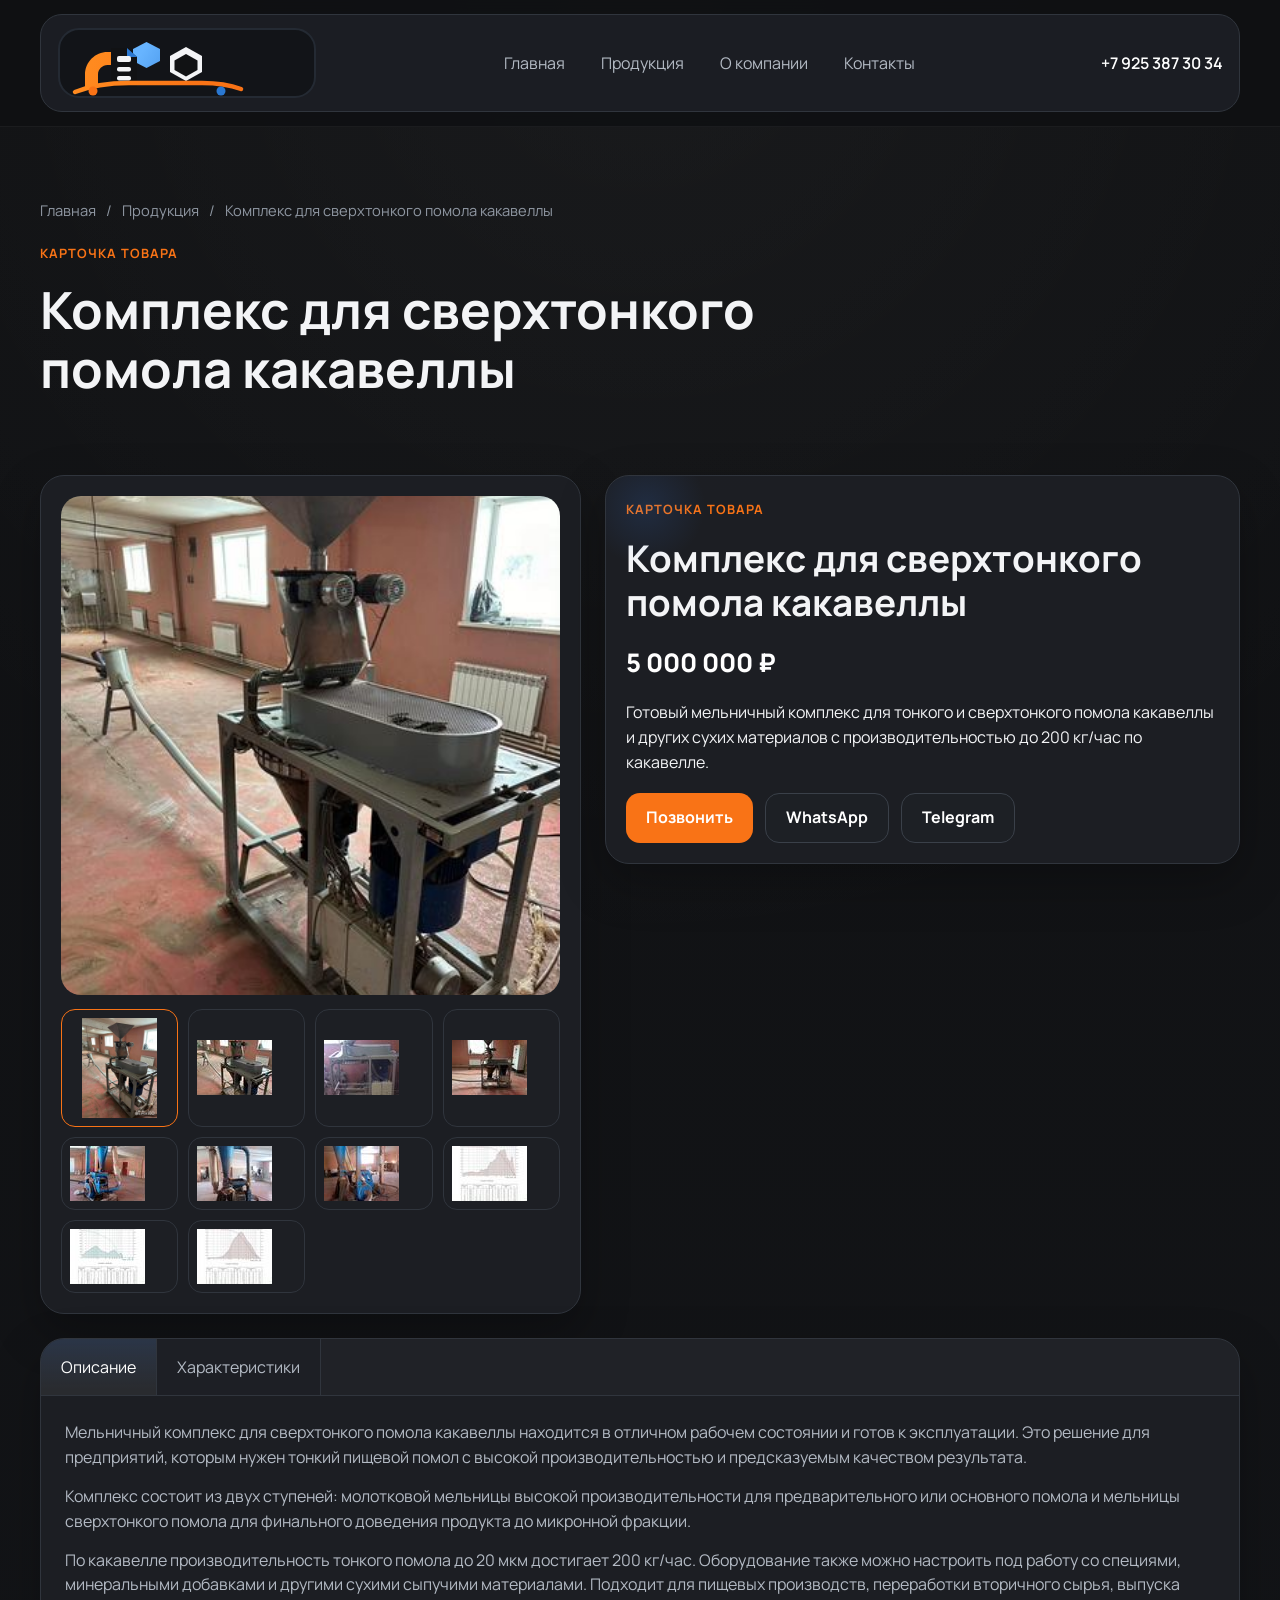
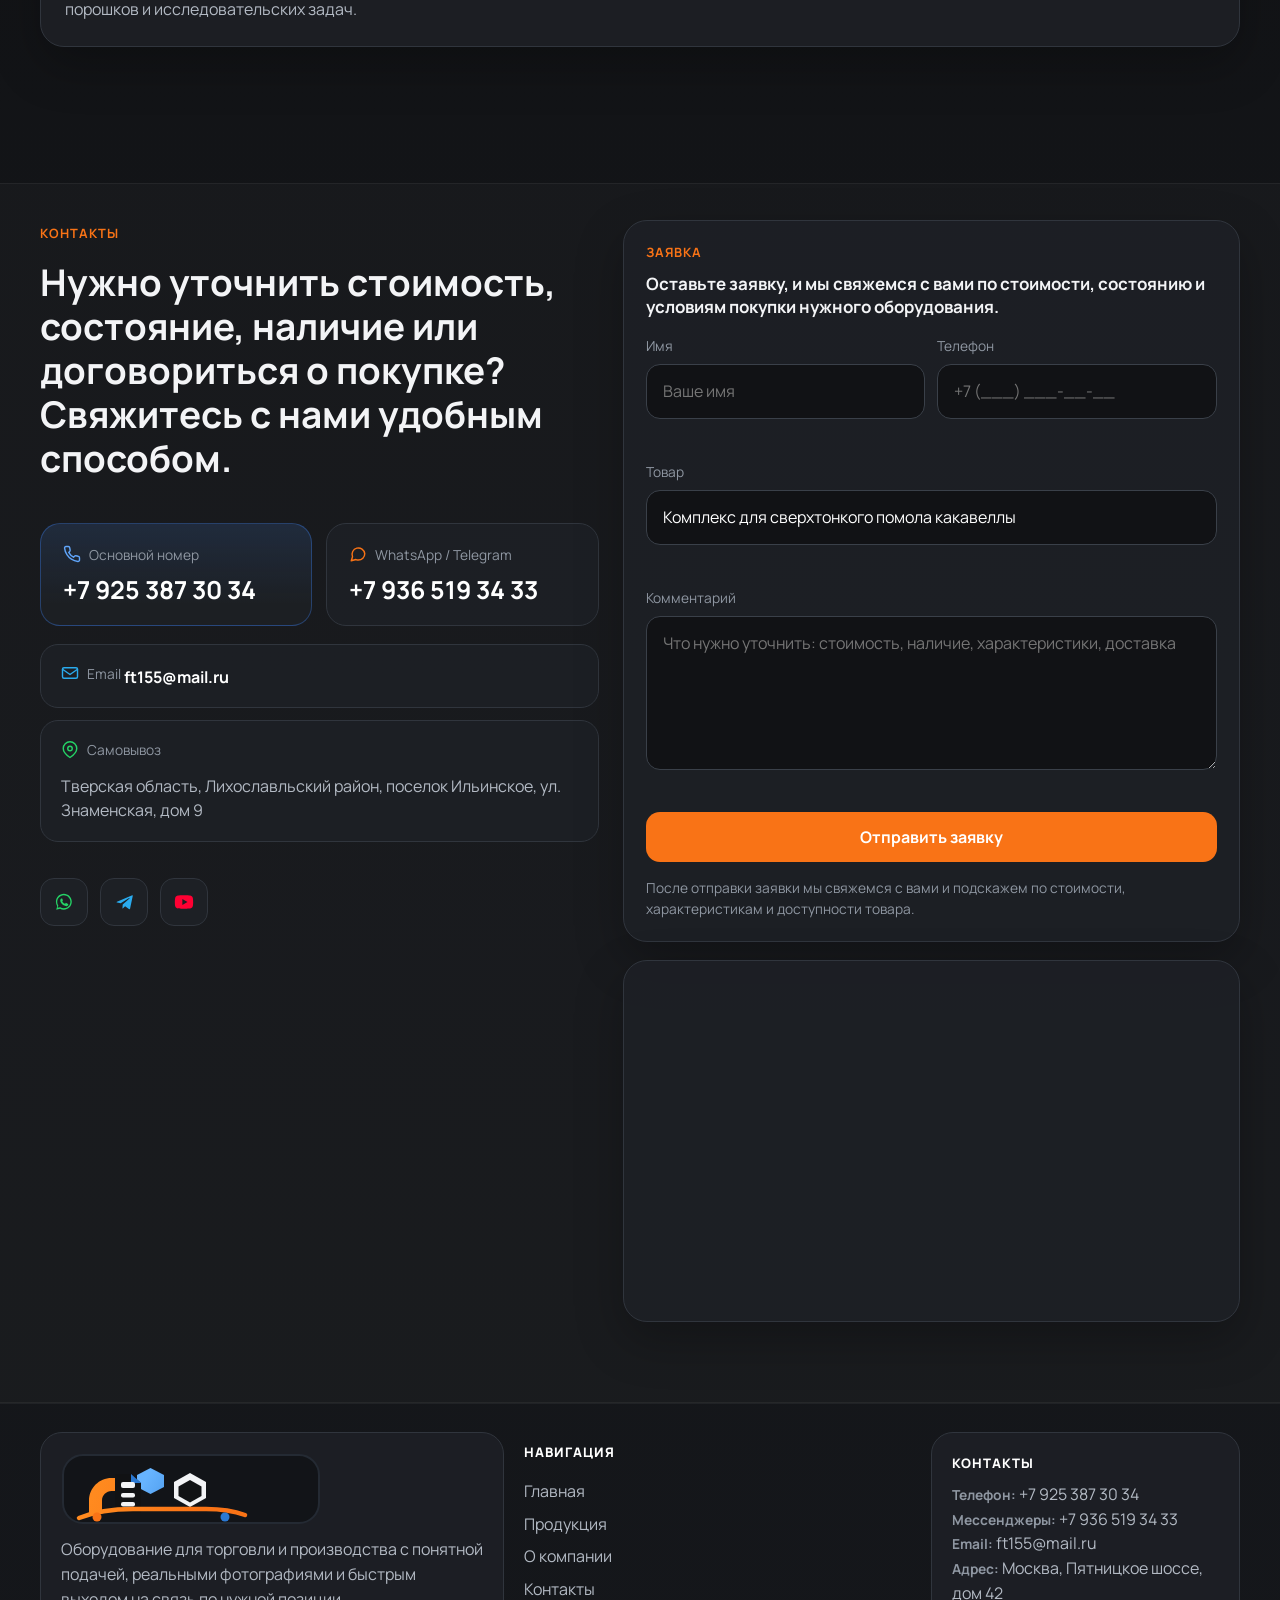
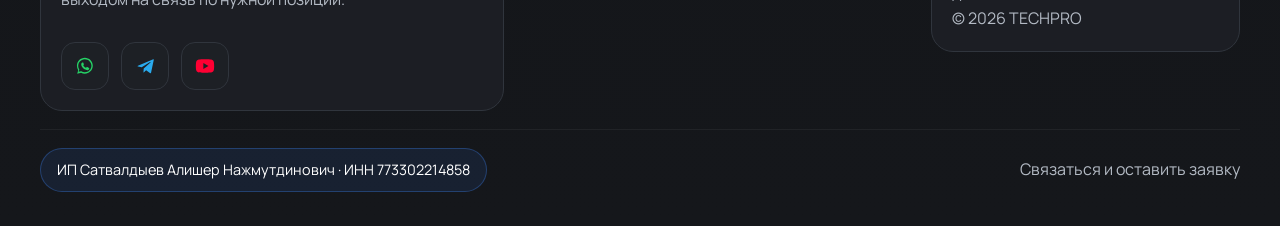
==== products.html @ 049d945d "first commit" ====
<!DOCTYPE html>
<html lang="ru">
<head>
    <meta charset="UTF-8">
    <meta name="viewport" content="width=device-width, initial-scale=1.0">
    <meta name="description" content="TECHPRO — подробная страница товара с фотографиями, описанием и характеристиками.">
    <title>TECHPRO | Товар</title>
    <link rel="preconnect" href="https://fonts.googleapis.com">
    <link rel="preconnect" href="https://fonts.gstatic.com" crossorigin>
    <link href="https://fonts.googleapis.com/css2?family=Manrope:wght@400;500;600;700;800&display=swap" rel="stylesheet">
    <link rel="stylesheet" href="style.css">
</head>
<body data-page="products">
    <header class="site-header" id="siteHeader">
        <div class="container header-inner">
            <a class="brand" href="index.html#top">
                <img class="brand-logo" src="assets/products/logo.svg" alt="Логотип компании">
            </a>

            <nav class="site-nav" id="siteNav">
                <a href="index.html#top">Главная</a>
                <a href="index.html#products">Продукция</a>
                <a href="index.html#about">О компании</a>
                <a href="#product-contacts">Контакты</a>
            </nav>

            <div class="header-side">
                <a class="header-phone" href="tel:+79253873034">+7 925 387 30 34</a>
                <button class="menu-toggle" id="menuToggle" type="button" aria-label="Открыть меню" aria-expanded="false">
                    <span></span>
                    <span></span>
                    <span></span>
                </button>
            </div>
        </div>
    </header>

    <main class="product-page-shell" id="productPageShell"></main>

    <div class="media-modal" id="mediaModal" hidden>
        <div class="media-modal-backdrop" data-close-media></div>
        <div class="media-modal-dialog" role="dialog" aria-modal="true" aria-label="Просмотр видео">
            <button class="media-modal-close" type="button" aria-label="Закрыть" data-close-media>×</button>
            <div class="media-modal-content" id="mediaModalContent"></div>
        </div>
    </div>

    <footer class="site-footer">
        <div class="container footer-inner">
            <div class="footer-brand">
                <img class="footer-logo" src="assets/products/logo.svg" alt="Логотип компании">
                <p>Оборудование для торговли и производства с понятной подачей, реальными фотографиями и быстрым выходом на связь по нужной позиции.</p>
                <div class="social-row social-row-left">
                    <a class="social-link" href="https://wa.me/79365193433" target="_blank" rel="noreferrer" aria-label="WhatsApp" data-icon="whatsapp"></a>
                    <a class="social-link" href="https://t.me/79365193433" target="_blank" rel="noreferrer" aria-label="Telegram" data-icon="telegram"></a>
                    <a class="social-link" href="https://www.youtube.com/@user-hd1fn2tr2u" target="_blank" rel="noreferrer" aria-label="YouTube" data-icon="youtube"></a>
                </div>
            </div>
            <div class="footer-links">
                <p class="footer-title">Навигация</p>
                <a href="index.html#top">Главная</a>
                <a href="index.html#products">Продукция</a>
                <a href="index.html#about">О компании</a>
                <a href="#product-contacts">Контакты</a>
            </div>
            <div class="footer-meta">
                <p class="footer-title">Контакты</p>
                <p><strong>Телефон:</strong> <a href="tel:+79253873034">+7 925 387 30 34</a></p>
                <p><strong>Мессенджеры:</strong> <a href="tel:+79365193433">+7 936 519 34 33</a></p>
                <p><strong>Email:</strong> <a href="mailto:ft155@mail.ru">ft155@mail.ru</a></p>
                <p><strong>Адрес:</strong> Москва, Пятницкое шоссе, дом 42</p>
                <p>© <span id="currentYear"></span> TECHPRO</p>
            </div>
        </div>
        <div class="container footer-bottom">
            <span class="footer-badge">ИП Сатвалдыев Алишер Нажмутдинович · ИНН 773302214858</span>
            <a href="#product-contacts" class="footer-policy">Связаться и оставить заявку</a>
        </div>
    </footer>

    <script type="module" src="script.js"></script>
</body>
</html>
---- style.css ----
:root {
    --bg: #111214;
    --bg-soft: #17191d;
    --surface: #1d2025;
    --surface-alt: #23272d;
    --surface-light: #2a2f36;
    --line: #30353d;
    --line-soft: #3a4049;
    --text: #f3f4f6;
    --muted: #b3bac4;
    --muted-soft: #8f97a2;
    --accent: #f97316;
    --accent-hover: #ea5e0d;
    --accent-blue: #3b82f6;
    --accent-blue-soft: rgba(59, 130, 246, 0.16);
    --white: #ffffff;
    --shadow: 0 18px 48px rgba(0, 0, 0, 0.26);
    --radius: 24px;
    --radius-sm: 18px;
    --container: min(1200px, calc(100vw - 32px));
}

*,
*::before,
*::after {
    box-sizing: border-box;
}

html {
    scroll-behavior: smooth;
}

body {
    margin: 0;
    min-width: 320px;
    font-family: "Manrope", sans-serif;
    color: var(--text);
    background:
        radial-gradient(circle at top, rgba(255, 255, 255, 0.04), transparent 28%),
        linear-gradient(180deg, #101113 0%, #15171b 100%);
    line-height: 1.55;
}

body.menu-open {
    overflow: hidden;
}

a {
    color: inherit;
    text-decoration: none;
}

img {
    display: block;
    max-width: 100%;
}

button,
input,
textarea {
    font: inherit;
}

button {
    border: 0;
    background: none;
    cursor: pointer;
}

iframe {
    width: 100%;
    border: 0;
}

.container {
    width: var(--container);
    margin: 0 auto;
}

.site-header {
    position: sticky;
    top: 0;
    z-index: 40;
    padding: 14px 0;
    background: rgba(16, 17, 19, 0.92);
    backdrop-filter: blur(14px);
    border-bottom: 1px solid rgba(255, 255, 255, 0.05);
}

.header-inner,
.hero-box,
.product-card,
.info-card,
.map-card,
.detail-gallery,
.detail-info,
.detail-tabs,
.thumb-button,
.tab-button,
.contact-form,
.contact-accent,
.contact-meta-item,
.footer-brand,
.footer-meta {
    border: 1px solid var(--line);
    background: rgba(29, 32, 37, 0.9);
}

.header-inner {
    display: flex;
    align-items: center;
    justify-content: space-between;
    gap: 20px;
    min-height: 72px;
    padding: 12px 16px;
    border-radius: 22px;
}

.brand {
    display: inline-flex;
    align-items: center;
    gap: 12px;
}

.brand-logo,
.footer-logo {
    display: block;
    width: auto;
    height: auto;
    object-fit: contain;
}

.brand-logo {
    max-height: 76px;
    max-width: 260px;
}

.site-nav {
    display: flex;
    align-items: center;
    gap: 8px;
}

.site-nav a {
    padding: 10px 14px;
    border-radius: 999px;
    color: var(--muted);
    transition: 0.24s ease;
}

.site-nav a:hover {
    color: var(--white);
    background: rgba(255, 255, 255, 0.05);
}

.nav-button {
    background: var(--accent);
    color: var(--white) !important;
}

.nav-button:hover {
    background: var(--accent-hover) !important;
}

.header-side {
    display: flex;
    align-items: center;
    gap: 16px;
}

.header-phone {
    color: var(--white);
    font-weight: 600;
    white-space: nowrap;
}

.menu-toggle {
    display: none;
    width: 44px;
    height: 44px;
    padding: 0;
    border-radius: 14px;
    border: 1px solid var(--line);
    background: var(--surface);
}

.menu-toggle span {
    display: block;
    width: 18px;
    height: 2px;
    margin: 4px auto;
    background: var(--white);
}

.hero,
.catalog-hero {
    padding: 56px 0 28px;
}

.hero {
    position: relative;
    overflow: hidden;
    min-height: calc(100svh - 102px);
    display: flex;
    align-items: center;
}

.hero::before {
    content: "";
    position: absolute;
    inset: 0;
    background:
        linear-gradient(90deg, rgba(10, 12, 16, 0.92) 0%, rgba(10, 12, 16, 0.82) 42%, rgba(10, 12, 16, 0.66) 100%),
        url("assets/products/hero.jpg") center/cover no-repeat;
    opacity: 0.5;
    pointer-events: none;
}


.hero-grid,
.about-grid,
.contacts-grid,
.detail-layout {
    display: grid;
    gap: 24px;
}

.hero-grid {
    grid-template-columns: 1.2fr 0.8fr;
    align-items: start;
}

.eyebrow {
    display: inline-block;
    margin-bottom: 16px;
    color: var(--accent);
    font-size: 0.8rem;
    font-weight: 700;
    text-transform: uppercase;
    letter-spacing: 0.08em;
}

h1,
h2,
h3,
p {
    margin: 0;
}

h1 {
    max-width: 760px;
    font-size: clamp(2rem, 4vw, 3.2rem);
    line-height: 1.15;
}

h2 {
    font-size: clamp(1.6rem, 3vw, 2.3rem);
    line-height: 1.2;
}

h3 {
    font-size: 1.06rem;
    line-height: 1.35;
}

.hero-copy p,
.section-text,
.detail-panel p,
.tab-panel p,
.detail-table td {
    color: var(--muted);
}

.hero-copy p {
    max-width: 680px;
    margin-top: 14px;
}

.reveal {
    opacity: 0;
    transform: translateY(28px);
    transition: opacity 0.7s ease, transform 0.7s ease;
}

.reveal.is-visible {
    opacity: 1;
    transform: translateY(0);
}

.hero-actions {
    display: flex;
    flex-wrap: wrap;
    gap: 12px;
    margin-top: 28px;
}

.button {
    display: inline-flex;
    align-items: center;
    justify-content: center;
    min-height: 50px;
    padding: 0 20px;
    border-radius: 14px;
    font-weight: 700;
    transition: transform 0.24s ease, background-color 0.24s ease, border-color 0.24s ease, box-shadow 0.24s ease;
}

.button:hover {
    transform: translateY(-2px);
    box-shadow: 0 14px 28px rgba(0, 0, 0, 0.2);
}

.button-primary {
    background: var(--accent);
    color: var(--white);
}

.button-primary:hover {
    background: var(--accent-hover);
}

.button-secondary {
    border: 1px solid var(--line-soft);
    background: var(--surface);
    color: var(--white);
}

.hero-box {
    padding: 24px;
    border-radius: var(--radius);
    box-shadow: var(--shadow);
    position: relative;
    overflow: hidden;
}

.hero-box::before {
    content: "";
    position: absolute;
    inset: auto -30px -30px auto;
    width: 130px;
    height: 130px;
    border-radius: 50%;
    background: radial-gradient(circle, rgba(59, 130, 246, 0.28), transparent 70%);
    pointer-events: none;
}

.hero-box span {
    display: inline-block;
    margin-bottom: 14px;
    color: var(--white);
    font-weight: 700;
}

.hero-box ul {
    margin: 0;
    padding-left: 18px;
    color: var(--muted);
}

.hero-box li + li {
    margin-top: 10px;
}

.section,
.detail-section {
    padding: 36px 0 80px;
}

.section-dark {
    background: rgba(255, 255, 255, 0.02);
    border-top: 1px solid rgba(255, 255, 255, 0.05);
    border-bottom: 1px solid rgba(255, 255, 255, 0.05);
}

.section-head {
    margin-bottom: 24px;
    text-align: center;
}

.section-head-left {
    text-align: left;
}

.product-grid {
    display: grid;
    grid-template-columns: repeat(3, minmax(0, 1fr));
    gap: 20px;
}

.product-card {
    display: flex;
    flex-direction: column;
    gap: 16px;
    padding: 18px;
    border-radius: var(--radius);
    box-shadow: var(--shadow);
    transition: transform 0.28s ease, box-shadow 0.28s ease, border-color 0.28s ease;
}

.product-card:hover {
    transform: translateY(-6px);
    box-shadow: 0 22px 56px rgba(0, 0, 0, 0.34);
    border-color: rgba(59, 130, 246, 0.32);
}

.product-card-image {
    aspect-ratio: 4 / 3;
    border-radius: 18px;
    overflow: hidden;
    background: #f3f4f6;
}

.product-card-image img {
    width: 100%;
    height: 100%;
    object-fit: cover;
    object-position: center;
    transition: transform 0.45s ease;
}

.product-card:hover .product-card-image img {
    transform: scale(1.04);
}

.product-card h3 {
    min-height: 56px;
}

.product-card-footer {
    margin-top: auto;
}

.product-card .button {
    width: 100%;
}

.about-grid,
.contacts-grid {
    grid-template-columns: 1fr 1fr;
    align-items: start;
}

.about-cards {
    display: grid;
    gap: 16px;
}

.info-card {
    padding: 20px;
    border-radius: var(--radius-sm);
}

.info-card p {
    margin-top: 8px;
    color: var(--muted);
}

.contacts-grid {
    grid-template-columns: minmax(0, 0.95fr) minmax(0, 1.05fr);
}

.contacts-column,
.contacts-aside {
    display: grid;
    gap: 18px;
}

.contacts-primary {
    display: grid;
    grid-template-columns: repeat(2, minmax(0, 1fr));
    gap: 14px;
}

.contact-accent {
    display: flex;
    flex-direction: column;
    gap: 10px;
    padding: 20px 22px;
    border-radius: 20px;
    transition: border-color 0.2s ease, transform 0.2s ease;
}

.contact-accent:hover {
    transform: translateY(-1px);
    border-color: var(--accent);
}

.contact-accent span,
.contact-meta-item span,
.field span,
.form-note,
.footer-meta strong {
    color: var(--muted-soft);
    font-size: 0.86rem;
}

.contact-accent span,
.contact-meta-item span {
    display: inline-flex;
    align-items: center;
    gap: 8px;
}

.inline-icon {
    display: inline-flex;
    width: 18px;
    height: 18px;
    color: currentColor;
}

.inline-icon svg {
    width: 18px;
    height: 18px;
}

.contact-accent strong {
    color: var(--white);
    font-size: 1.55rem;
    line-height: 1.2;
}

.contact-accent-blue {
    border-color: rgba(59, 130, 246, 0.34);
    background:
        linear-gradient(180deg, rgba(59, 130, 246, 0.12), transparent 80%),
        rgba(29, 32, 37, 0.94);
}

.contact-meta {
    display: grid;
    gap: 12px;
}

.contact-meta-item {
    padding: 18px 20px;
    border-radius: 18px;
}

.contact-meta-item a {
    color: var(--white);
    font-weight: 700;
}

.contact-meta-item p {
    margin-top: 8px;
    color: var(--muted);
}

.contact-form {
    padding: 22px;
    border-radius: var(--radius);
    display: grid;
    gap: 16px;
    box-shadow: var(--shadow);
}

.form-head {
    display: grid;
    gap: 10px;
}

.form-head .eyebrow {
    margin-bottom: 0;
}

.form-grid {
    display: grid;
    grid-template-columns: repeat(2, minmax(0, 1fr));
    gap: 12px;
}

.field {
    display: grid;
    gap: 8px;
}

.field input,
.field textarea {
    width: 100%;
    padding: 14px 16px;
    border-radius: 14px;
    border: 1px solid var(--line-soft);
    background: rgba(17, 18, 20, 0.92);
    color: var(--white);
    outline: none;
    transition: border-color 0.2s ease, box-shadow 0.2s ease;
}

.field input:focus,
.field textarea:focus {
    border-color: rgba(59, 130, 246, 0.6);
    box-shadow: 0 0 0 3px rgba(59, 130, 246, 0.12);
}

.field.is-invalid input,
.field.is-invalid textarea {
    border-color: rgba(249, 115, 22, 0.8);
    box-shadow: 0 0 0 3px rgba(249, 115, 22, 0.12);
}

.field-error {
    min-height: 18px;
    color: #ff9f66;
    font-size: 0.8rem;
    line-height: 1.4;
}

.button-full {
    width: 100%;
}

.form-note {
    line-height: 1.5;
}

.form-success {
    color: #8cc2ff;
    font-weight: 700;
}

.social-row {
    display: flex;
    flex-wrap: wrap;
    gap: 12px;
    margin-top: 18px;
}

.social-row-left {
    justify-content: flex-start;
}

.social-link {
    width: 48px;
    height: 48px;
    display: grid;
    place-items: center;
    border-radius: 14px;
    border: 1px solid var(--line);
    background: var(--surface);
    color: var(--white);
    transition: 0.2s ease;
}

.social-link[data-icon="whatsapp"] {
    color: #25d366;
}

.social-link[data-icon="telegram"] {
    color: #2aabee;
}

.social-link[data-icon="youtube"] {
    color: #ff0033;
}

.social-link:hover {
    border-color: currentColor;
    background: rgba(255, 255, 255, 0.04);
}

.social-link svg {
    width: 22px;
    height: 22px;
}

.map-card {
    min-height: 360px;
    overflow: hidden;
    border-radius: var(--radius);
    box-shadow: var(--shadow);
}

.map-card iframe {
    display: block;
    width: 100%;
    height: 360px;
}

.site-footer {
    padding: 28px 0 34px;
    border-top: 1px solid rgba(255, 255, 255, 0.05);
}

.footer-inner {
    display: grid;
    grid-template-columns: 1.2fr 1fr 0.8fr;
    gap: 20px;
    align-items: start;
}

.footer-inner p {
    color: var(--muted);
}

.footer-brand,
.footer-meta {
    padding: 20px;
    border-radius: 22px;
}

.footer-brand {
    display: grid;
    gap: 12px;
}

.footer-logo {
    max-height: 88px;
}

.footer-links {
    display: grid;
    gap: 8px;
    padding-top: 10px;
}

.footer-title {
    margin-bottom: 8px;
    color: var(--white) !important;
    font-size: 0.82rem;
    font-weight: 800;
    text-transform: uppercase;
    letter-spacing: 0.08em;
}

.footer-links a {
    color: var(--muted);
}

.footer-links a:hover {
    color: var(--white);
}

.footer-bottom {
    display: flex;
    align-items: center;
    justify-content: space-between;
    gap: 16px;
    margin-top: 18px;
    padding-top: 18px;
    border-top: 1px solid rgba(255, 255, 255, 0.05);
}

.footer-badge {
    display: inline-flex;
    align-items: center;
    min-height: 44px;
    padding: 0 16px;
    border-radius: 999px;
    border: 1px solid rgba(59, 130, 246, 0.32);
    background: rgba(59, 130, 246, 0.1);
    color: var(--white);
    font-size: 0.9rem;
}

.footer-policy {
    color: var(--muted);
}

.footer-policy:hover {
    color: var(--white);
}

.breadcrumbs {
    display: flex;
    align-items: center;
    gap: 10px;
    margin-bottom: 22px;
    color: var(--muted-soft);
    font-size: 0.92rem;
}

.product-grid-catalog {
    grid-template-columns: repeat(3, minmax(0, 1fr));
}

.detail-layout {
    grid-template-columns: minmax(0, 1fr) minmax(0, 1fr);
    align-items: start;
}

.detail-gallery,
.detail-info,
.detail-tabs {
    border-radius: var(--radius);
    box-shadow: var(--shadow);
}

.detail-gallery,
.detail-info {
    padding: 20px;
}

.detail-gallery,
.detail-info,
.detail-tabs {
    transition: transform 0.28s ease, box-shadow 0.28s ease;
}

.detail-main-image {
    aspect-ratio: 1 / 1;
    border-radius: 20px;
    overflow: hidden;
    background: #f3f4f6;
}

.detail-main-image img {
    width: 100%;
    height: 100%;
    object-fit: cover;
    object-position: center;
    transition: transform 0.4s ease;
}

.detail-main-image:hover img {
    transform: scale(1.03);
}

.thumb-row {
    display: grid;
    grid-template-columns: repeat(4, minmax(0, 1fr));
    gap: 10px;
    margin-top: 14px;
}

.thumb-button {
    padding: 8px;
    border-radius: 14px;
    transition: transform 0.22s ease, border-color 0.22s ease;
}

.thumb-button.is-active {
    border-color: var(--accent);
}

.thumb-button:hover {
    transform: translateY(-2px);
}

.thumb-button img {
    aspect-ratio: 1 / 1;
    object-fit: contain;
}

.detail-info {
    display: grid;
    gap: 18px;
    position: relative;
    overflow: hidden;
}

.detail-info::before {
    content: "";
    position: absolute;
    inset: -30px auto auto -20px;
    width: 120px;
    height: 120px;
    border-radius: 50%;
    background: radial-gradient(circle, rgba(59, 130, 246, 0.14), transparent 70%);
    pointer-events: none;
}

.detail-price {
    color: var(--white);
    font-size: 1.6rem;
    font-weight: 800;
}

.detail-actions {
    display: flex;
    flex-wrap: wrap;
    gap: 12px;
}

.detail-tabs {
    grid-column: 1 / -1;
    overflow: hidden;
}

.detail-video {
    grid-column: 1 / -1;
    padding: 20px;
    border: 1px solid var(--line);
    border-radius: var(--radius);
    background: rgba(29, 32, 37, 0.9);
    box-shadow: var(--shadow);
}

.detail-video-frame {
    position: relative;
    aspect-ratio: 16 / 9;
    overflow: hidden;
    border-radius: 18px;
    background: #0f1114;
}

.detail-video-frame iframe,
.detail-video-frame video {
    width: 100%;
    height: 100%;
}

.detail-video-actions {
    display: flex;
    flex-wrap: wrap;
    gap: 12px;
    margin-top: 14px;
}

.media-modal {
    position: fixed;
    inset: 0;
    z-index: 120;
    display: grid;
    place-items: center;
    padding: 24px;
}

.media-modal[hidden] {
    display: none;
}

.media-modal-backdrop {
    position: absolute;
    inset: 0;
    background: rgba(5, 7, 10, 0.82);
    backdrop-filter: blur(8px);
}

.media-modal-dialog {
    position: relative;
    z-index: 1;
    width: min(1100px, calc(100vw - 32px));
    border-radius: 24px;
    border: 1px solid var(--line);
    background: #121418;
    box-shadow: 0 32px 90px rgba(0, 0, 0, 0.45);
    overflow: hidden;
}

.media-modal-content {
    aspect-ratio: 16 / 9;
    background: #0f1114;
}

.media-modal-content iframe,
.media-modal-content video {
    width: 100%;
    height: 100%;
}

.media-modal-close {
    position: absolute;
    top: 14px;
    right: 14px;
    z-index: 2;
    width: 42px;
    height: 42px;
    border-radius: 50%;
    border: 1px solid rgba(255, 255, 255, 0.12);
    background: rgba(0, 0, 0, 0.46);
    color: var(--white);
    font-size: 1.6rem;
    line-height: 1;
}

.product-page-shell {
    padding: 40px 0 0;
}

.product-page-header {
    padding: 32px 0 18px;
}

.product-page-header .breadcrumbs {
    margin-bottom: 18px;
}

.product-single-layout {
    display: grid;
    grid-template-columns: minmax(0, 0.92fr) minmax(0, 1.08fr);
    gap: 24px;
    align-items: start;
}

.product-page-contacts {
    margin-top: 56px;
}

.tab-head {
    display: flex;
    gap: 0;
    border-bottom: 1px solid var(--line);
    background: rgba(255, 255, 255, 0.02);
}

.tab-button {
    flex: 0 0 auto;
    padding: 16px 20px;
    border: 0;
    border-right: 1px solid var(--line);
    border-radius: 0;
    color: var(--muted);
}

.tab-button.is-active {
    color: var(--white);
    background:
        linear-gradient(180deg, rgba(59, 130, 246, 0.12), transparent 90%),
        rgba(255, 255, 255, 0.04);
}

.tab-panel {
    display: none;
    padding: 24px;
}

.tab-panel.is-active {
    display: block;
}

.tab-panel p + p {
    margin-top: 14px;
}

.detail-table {
    width: 100%;
    border-collapse: collapse;
}

.detail-table tr {
    border-bottom: 1px solid var(--line);
}

.detail-table td {
    padding: 14px 10px;
    vertical-align: top;
}

.detail-table td:first-child {
    width: 34%;
    color: var(--muted-soft);
}

@media (max-width: 980px) {
    .site-nav {
        position: fixed;
        top: 84px;
        left: 16px;
        right: 16px;
        display: none;
        flex-direction: column;
        align-items: stretch;
        padding: 14px;
        border: 1px solid var(--line);
        border-radius: 20px;
        background: rgba(23, 25, 29, 0.98);
        box-shadow: 0 20px 44px rgba(0, 0, 0, 0.35);
    }

    .site-nav.is-open {
        display: flex;
    }

    .site-nav a {
        text-align: center;
    }

    .menu-toggle {
        display: block;
    }

    .header-phone {
        display: none;
    }

    .hero-grid,
    .about-grid,
    .contacts-grid,
    .detail-layout,
    .footer-inner,
    .product-single-layout {
        grid-template-columns: 1fr;
    }

    .product-grid,
    .product-grid-catalog {
        grid-template-columns: repeat(2, minmax(0, 1fr));
    }

    .contacts-primary,
    .form-grid {
        grid-template-columns: 1fr;
    }

    .footer-bottom {
        flex-direction: column;
        align-items: flex-start;
    }
}

@media (max-width: 720px) {
    .product-grid,
    .product-grid-catalog,
    .thumb-row {
        grid-template-columns: 1fr;
    }

    .brand-logo {
        max-height: 60px;
        max-width: 190px;
    }

    .hero,
    .catalog-hero {
        padding-top: 28px;
    }

    .hero {
        min-height: calc(100svh - 92px);
    }

    .section,
    .detail-section {
        padding: 28px 0 56px;
    }

    .hero-actions,
    .detail-actions {
        flex-direction: column;
    }

    .button {
        width: 100%;
    }

    .contact-accent strong {
        font-size: 1.3rem;
    }

    .map-card,
    .map-card iframe {
        min-height: 280px;
        height: 280px;
    }

    .tab-head {
        flex-direction: column;
    }

    .detail-video-actions {
        flex-direction: column;
    }

    .media-modal {
        padding: 16px;
    }

    .tab-button {
        border-right: 0;
        border-bottom: 1px solid var(--line);
        text-align: left;
    }

    .detail-table td,
    .detail-table tr,
    .detail-table tbody {
        display: block;
        width: 100%;
    }

    .detail-table td {
        padding: 10px 0;
    }

    .detail-table td:first-child {
        width: 100%;
        padding-bottom: 4px;
    }
}
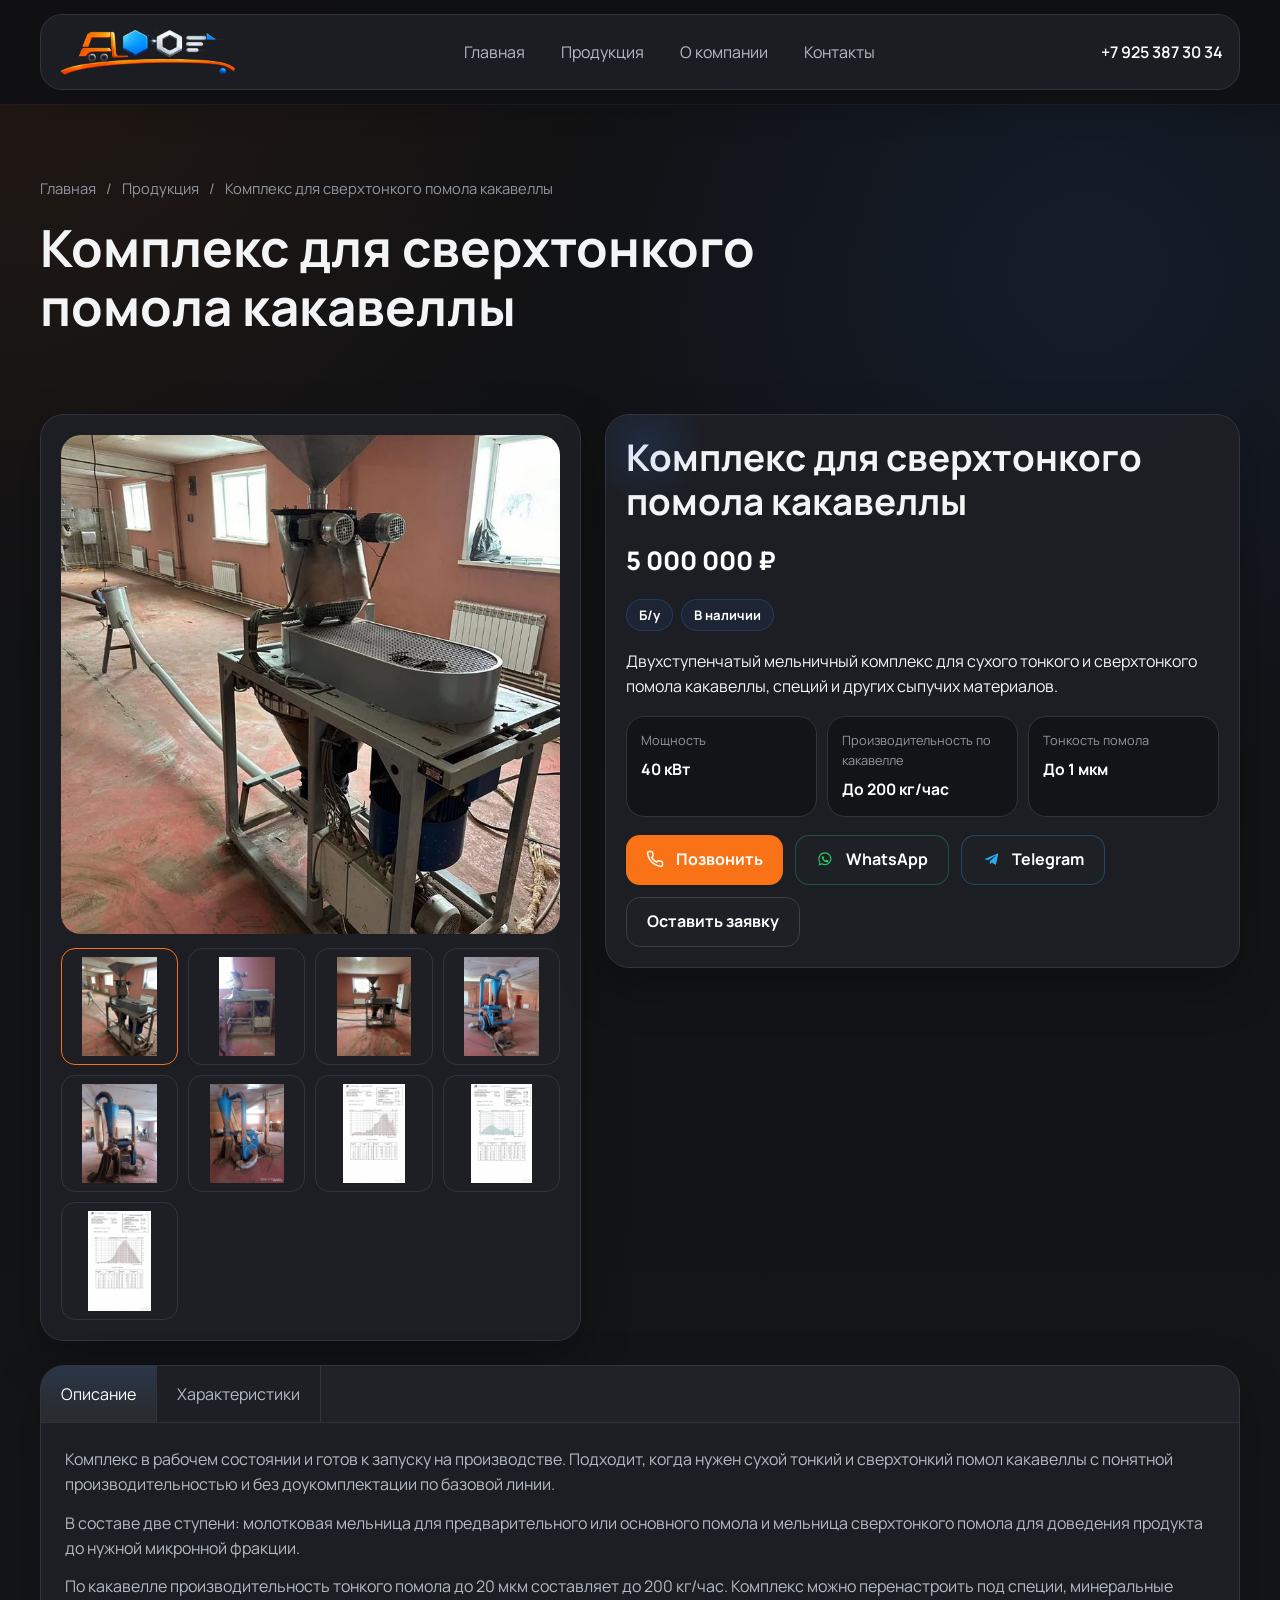
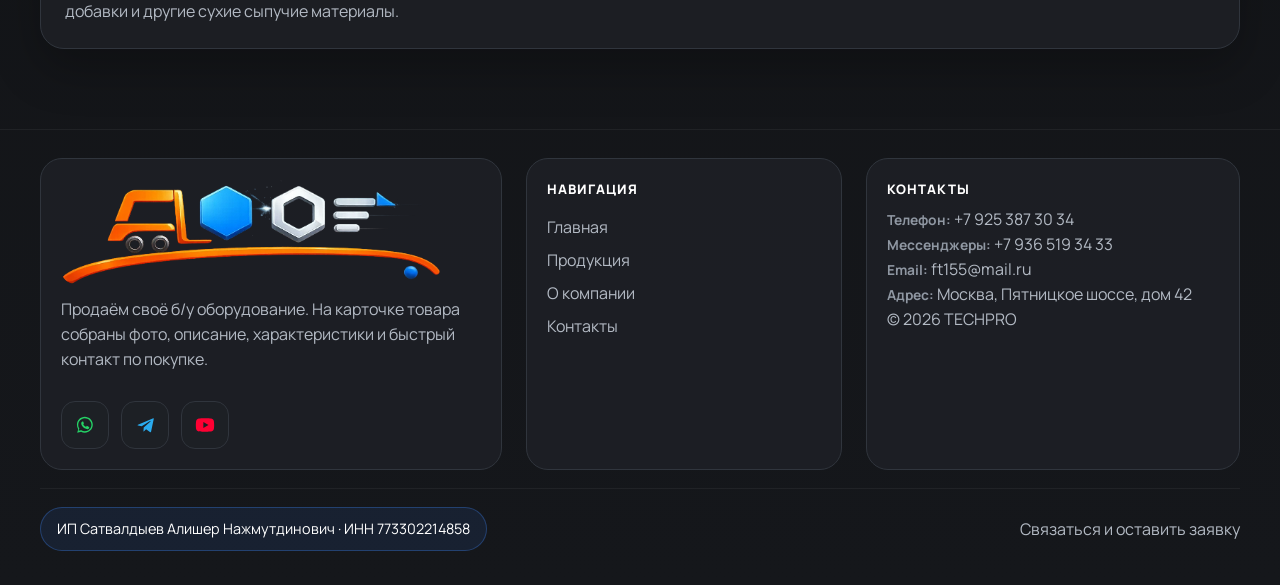
==== commit 8a7c85de: "Финальная часть сайта, до правок клиента" ====
--- a/products.html
+++ b/products.html
@@ -3,25 +3,26 @@
 <head>
     <meta charset="UTF-8">
     <meta name="viewport" content="width=device-width, initial-scale=1.0">
-    <meta name="description" content="TECHPRO — подробная страница товара с фотографиями, описанием и характеристиками.">
+    <meta name="description" content="TECHPRO — страница товара с реальными фото, описанием, характеристиками и контактами по покупке.">
     <title>TECHPRO | Товар</title>
     <link rel="preconnect" href="https://fonts.googleapis.com">
     <link rel="preconnect" href="https://fonts.gstatic.com" crossorigin>
     <link href="https://fonts.googleapis.com/css2?family=Manrope:wght@400;500;600;700;800&display=swap" rel="stylesheet">
+    <link rel="icon" type="image/svg+xml" href="assets/products/logo.svg">
     <link rel="stylesheet" href="style.css">
 </head>
 <body data-page="products">
     <header class="site-header" id="siteHeader">
         <div class="container header-inner">
             <a class="brand" href="index.html#top">
-                <img class="brand-logo" src="assets/products/logo.svg" alt="Логотип компании">
+                <img class="brand-logo" src="assets/products/logo.webp" alt="Логотип компании">
             </a>
 
             <nav class="site-nav" id="siteNav">
                 <a href="index.html#top">Главная</a>
                 <a href="index.html#products">Продукция</a>
                 <a href="index.html#about">О компании</a>
-                <a href="#product-contacts">Контакты</a>
+                <a href="index.html#contacts">Контакты</a>
             </nav>
 
             <div class="header-side">
@@ -39,7 +40,9 @@
 
     <div class="media-modal" id="mediaModal" hidden>
         <div class="media-modal-backdrop" data-close-media></div>
-        <div class="media-modal-dialog" role="dialog" aria-modal="true" aria-label="Просмотр видео">
+        <div class="media-modal-dialog" role="dialog" aria-modal="true" aria-label="Просмотр фото и видео">
+            <button class="media-modal-nav media-modal-prev" type="button" aria-label="Предыдущее фото" data-media-nav="-1">‹</button>
+            <button class="media-modal-nav media-modal-next" type="button" aria-label="Следующее фото" data-media-nav="1">›</button>
             <button class="media-modal-close" type="button" aria-label="Закрыть" data-close-media>×</button>
             <div class="media-modal-content" id="mediaModalContent"></div>
         </div>
@@ -48,8 +51,8 @@
     <footer class="site-footer">
         <div class="container footer-inner">
             <div class="footer-brand">
-                <img class="footer-logo" src="assets/products/logo.svg" alt="Логотип компании">
-                <p>Оборудование для торговли и производства с понятной подачей, реальными фотографиями и быстрым выходом на связь по нужной позиции.</p>
+                <img class="footer-logo" src="assets/products/logo.webp" alt="Логотип компании">
+                <p>Продаём своё б/у оборудование. На карточке товара собраны фото, описание, характеристики и быстрый контакт по покупке.</p>
                 <div class="social-row social-row-left">
                     <a class="social-link" href="https://wa.me/79365193433" target="_blank" rel="noreferrer" aria-label="WhatsApp" data-icon="whatsapp"></a>
                     <a class="social-link" href="https://t.me/79365193433" target="_blank" rel="noreferrer" aria-label="Telegram" data-icon="telegram"></a>
@@ -61,7 +64,7 @@
                 <a href="index.html#top">Главная</a>
                 <a href="index.html#products">Продукция</a>
                 <a href="index.html#about">О компании</a>
-                <a href="#product-contacts">Контакты</a>
+                <a href="index.html#contacts">Контакты</a>
             </div>
             <div class="footer-meta">
                 <p class="footer-title">Контакты</p>
@@ -74,7 +77,7 @@
         </div>
         <div class="container footer-bottom">
             <span class="footer-badge">ИП Сатвалдыев Алишер Нажмутдинович · ИНН 773302214858</span>
-            <a href="#product-contacts" class="footer-policy">Связаться и оставить заявку</a>
+            <a href="index.html#contacts" class="footer-policy">Связаться и оставить заявку</a>
         </div>
     </footer>
 
--- a/style.css
+++ b/style.css
@@ -28,6 +28,13 @@
 
 html {
     scroll-behavior: smooth;
+    scroll-padding-top: 112px;
+}
+
+html.menu-open,
+body.menu-open {
+    overflow: hidden;
+    overscroll-behavior: none;
 }
 
 body {
@@ -36,13 +43,10 @@
     font-family: "Manrope", sans-serif;
     color: var(--text);
     background:
-        radial-gradient(circle at top, rgba(255, 255, 255, 0.04), transparent 28%),
+        radial-gradient(circle at top left, rgba(249, 115, 22, 0.08), transparent 26%),
+        radial-gradient(circle at 85% 12%, rgba(59, 130, 246, 0.1), transparent 24%),
         linear-gradient(180deg, #101113 0%, #15171b 100%);
     line-height: 1.55;
-}
-
-body.menu-open {
-    overflow: hidden;
 }
 
 a {
@@ -72,6 +76,10 @@
     border: 0;
 }
 
+[id] {
+    scroll-margin-top: 112px;
+}
+
 .container {
     width: var(--container);
     margin: 0 auto;
@@ -80,11 +88,12 @@
 .site-header {
     position: sticky;
     top: 0;
-    z-index: 40;
+    z-index: 80;
     padding: 14px 0;
     background: rgba(16, 17, 19, 0.92);
     backdrop-filter: blur(14px);
     border-bottom: 1px solid rgba(255, 255, 255, 0.05);
+    box-shadow: 0 10px 24px rgba(0, 0, 0, 0.12);
 }
 
 .header-inner,
@@ -101,6 +110,7 @@
 .contact-accent,
 .contact-meta-item,
 .footer-brand,
+.footer-links,
 .footer-meta {
     border: 1px solid var(--line);
     background: rgba(29, 32, 37, 0.9);
@@ -120,6 +130,7 @@
     display: inline-flex;
     align-items: center;
     gap: 12px;
+    width: fit-content;
 }
 
 .brand-logo,
@@ -128,11 +139,12 @@
     width: auto;
     height: auto;
     object-fit: contain;
+    border-radius: 16px;
 }
 
 .brand-logo {
-    max-height: 76px;
-    max-width: 260px;
+    max-height: 92px;
+    max-width: 180px;
 }
 
 .site-nav {
@@ -176,6 +188,8 @@
 
 .menu-toggle {
     display: none;
+    position: relative;
+    z-index: 90;
     width: 44px;
     height: 44px;
     padding: 0;
@@ -184,12 +198,47 @@
     background: var(--surface);
 }
 
+.menu-toggle[aria-expanded="true"] {
+    background: rgba(255, 255, 255, 0.06);
+    border-color: rgba(255, 255, 255, 0.18);
+}
+
 .menu-toggle span {
     display: block;
     width: 18px;
     height: 2px;
-    margin: 4px auto;
+    margin: 0 auto;
+    position: absolute;
+    left: 50%;
     background: var(--white);
+    transform: translateX(-50%);
+    transition: transform 0.22s ease, opacity 0.22s ease, top 0.22s ease;
+}
+
+.menu-toggle span:nth-child(1) {
+    top: 14px;
+}
+
+.menu-toggle span:nth-child(2) {
+    top: 21px;
+}
+
+.menu-toggle span:nth-child(3) {
+    top: 28px;
+}
+
+.menu-toggle[aria-expanded="true"] span:nth-child(1) {
+    top: 21px;
+    transform: translateX(-50%) rotate(45deg);
+}
+
+.menu-toggle[aria-expanded="true"] span:nth-child(2) {
+    opacity: 0;
+}
+
+.menu-toggle[aria-expanded="true"] span:nth-child(3) {
+    top: 21px;
+    transform: translateX(-50%) rotate(-45deg);
 }
 
 .hero,
@@ -211,7 +260,7 @@
     inset: 0;
     background:
         linear-gradient(90deg, rgba(10, 12, 16, 0.92) 0%, rgba(10, 12, 16, 0.82) 42%, rgba(10, 12, 16, 0.66) 100%),
-        url("assets/products/hero.jpg") center/cover no-repeat;
+        url("assets/products/hero.webp") center/cover no-repeat;
     opacity: 0.5;
     pointer-events: none;
 }
@@ -276,6 +325,19 @@
     margin-top: 14px;
 }
 
+.hero-note {
+    display: inline-flex;
+    align-items: center;
+    min-height: 48px;
+    max-width: 660px;
+    margin-top: 18px;
+    padding: 12px 16px;
+    border: 1px solid rgba(59, 130, 246, 0.22);
+    border-radius: 16px;
+    background: rgba(20, 24, 29, 0.82);
+    color: var(--text) !important;
+}
+
 .reveal {
     opacity: 0;
     transform: translateY(28px);
@@ -298,6 +360,7 @@
     display: inline-flex;
     align-items: center;
     justify-content: center;
+    gap: 10px;
     min-height: 50px;
     padding: 0 20px;
     border-radius: 14px;
@@ -333,16 +396,7 @@
     overflow: hidden;
 }
 
-.hero-box::before {
-    content: "";
-    position: absolute;
-    inset: auto -30px -30px auto;
-    width: 130px;
-    height: 130px;
-    border-radius: 50%;
-    background: radial-gradient(circle, rgba(59, 130, 246, 0.28), transparent 70%);
-    pointer-events: none;
-}
+
 
 .hero-box span {
     display: inline-block;
@@ -357,6 +411,10 @@
     color: var(--muted);
 }
 
+.hero-box strong {
+    color: var(--white);
+}
+
 .hero-box li + li {
     margin-top: 10px;
 }
@@ -377,8 +435,17 @@
     text-align: center;
 }
 
+.section-head h2 {
+    max-width: 860px;
+    margin: 0 auto;
+}
+
 .section-head-left {
     text-align: left;
+}
+
+.section-head-left h2 {
+    margin: 0;
 }
 
 .product-grid {
@@ -390,7 +457,7 @@
 .product-card {
     display: flex;
     flex-direction: column;
-    gap: 16px;
+    gap: 18px;
     padding: 18px;
     border-radius: var(--radius);
     box-shadow: var(--shadow);
@@ -423,7 +490,45 @@
 }
 
 .product-card h3 {
-    min-height: 56px;
+    min-height: 52px;
+}
+
+.product-card-body {
+    display: grid;
+    gap: 10px;
+}
+
+.product-card-meta,
+.detail-tags {
+    display: flex;
+    flex-wrap: wrap;
+    gap: 8px;
+}
+
+.product-chip,
+.detail-chip {
+    display: inline-flex;
+    align-items: center;
+    min-height: 32px;
+    padding: 0 12px;
+    border-radius: 999px;
+    border: 1px solid rgba(59, 130, 246, 0.22);
+    background: rgba(59, 130, 246, 0.08);
+    color: var(--white);
+    font-size: 0.82rem;
+    font-weight: 700;
+}
+
+.product-card-price {
+    color: var(--white);
+    font-size: 1.35rem;
+    font-weight: 800;
+    line-height: 1.15;
+}
+
+.product-card-summary {
+    color: var(--muted);
+    font-size: 0.96rem;
 }
 
 .product-card-footer {
@@ -501,6 +606,11 @@
     gap: 8px;
 }
 
+.contact-accent .inline-icon,
+.contact-meta-item .inline-icon {
+    color: var(--accent-blue);
+}
+
 .inline-icon {
     display: inline-flex;
     width: 18px;
@@ -515,7 +625,7 @@
 
 .contact-accent strong {
     color: var(--white);
-    font-size: 1.55rem;
+    font-size: .9rem;
     line-height: 1.2;
 }
 
@@ -534,9 +644,25 @@
 .contact-meta-item {
     padding: 18px 20px;
     border-radius: 18px;
-}
+
+}
+
+.contact-meta-item-inline {
+    display: flex;
+    align-items: center;
+    gap: 10px;
+    flex-wrap: wrap;
+}
+
+.contact-meta-item-inline span,
+.contact-meta-item-inline a {
+    min-height: 20px;
+}
+
 
 .contact-meta-item a {
+    display: inline-flex;
+    align-items: center;
     color: var(--white);
     font-weight: 700;
 }
@@ -547,37 +673,42 @@
 }
 
 .contact-form {
-    padding: 22px;
+    padding: 16px;
     border-radius: var(--radius);
     display: grid;
-    gap: 16px;
+    gap: 12px;
     box-shadow: var(--shadow);
 }
 
 .form-head {
     display: grid;
-    gap: 10px;
+    gap: 6px;
 }
 
 .form-head .eyebrow {
     margin-bottom: 0;
 }
 
+.form-head h3 {
+    font-size: 1.04rem;
+    line-height: 1.3;
+}
+
 .form-grid {
     display: grid;
     grid-template-columns: repeat(2, minmax(0, 1fr));
-    gap: 12px;
+    gap: 10px;
 }
 
 .field {
     display: grid;
-    gap: 8px;
+    gap: 6px;
 }
 
 .field input,
 .field textarea {
     width: 100%;
-    padding: 14px 16px;
+    padding: 12px 14px;
     border-radius: 14px;
     border: 1px solid var(--line-soft);
     background: rgba(17, 18, 20, 0.92);
@@ -683,9 +814,9 @@
 
 .footer-inner {
     display: grid;
-    grid-template-columns: 1.2fr 1fr 0.8fr;
-    gap: 20px;
-    align-items: start;
+    grid-template-columns: minmax(0, 1.05fr) minmax(220px, 0.72fr) minmax(0, 0.85fr);
+    gap: 24px;
+    align-items: stretch;
 }
 
 .footer-inner p {
@@ -693,6 +824,7 @@
 }
 
 .footer-brand,
+.footer-links,
 .footer-meta {
     padding: 20px;
     border-radius: 22px;
@@ -704,13 +836,13 @@
 }
 
 .footer-logo {
-    max-height: 88px;
+    max-height: 106px;
 }
 
 .footer-links {
     display: grid;
     gap: 8px;
-    padding-top: 10px;
+    align-content: start;
 }
 
 .footer-title {
@@ -754,6 +886,7 @@
 
 .footer-policy {
     color: var(--muted);
+    margin-left: auto;
 }
 
 .footer-policy:hover {
@@ -801,6 +934,19 @@
     border-radius: 20px;
     overflow: hidden;
     background: #f3f4f6;
+}
+
+.detail-main-button {
+    display: block;
+    width: 100%;
+    height: 100%;
+    padding: 0;
+    cursor: zoom-in;
+}
+
+.detail-main-button img {
+    width: 100%;
+    height: 100%;
 }
 
 .detail-main-image img {
@@ -865,10 +1011,64 @@
     font-weight: 800;
 }
 
+.detail-highlights {
+    display: grid;
+    grid-template-columns: repeat(3, minmax(0, 1fr));
+    gap: 10px;
+}
+
+.detail-highlight {
+    padding: 14px;
+    border: 1px solid var(--line);
+    border-radius: 18px;
+    background: rgba(16, 17, 20, 0.72);
+}
+
+.detail-highlight span {
+    display: block;
+    color: var(--muted-soft);
+    font-size: 0.8rem;
+    margin-bottom: 6px;
+}
+
+.detail-highlight strong {
+    color: var(--white);
+    font-size: 0.98rem;
+    line-height: 1.35;
+}
+
 .detail-actions {
     display: flex;
     flex-wrap: wrap;
     gap: 12px;
+}
+
+.button-icon {
+    width: 20px;
+    height: 20px;
+}
+
+.button-brand {
+    gap: 10px;
+    border: 1px solid var(--line-soft);
+    background: var(--surface);
+    color: var(--white);
+}
+
+.button-whatsapp {
+    border-color: rgba(37, 211, 102, 0.3);
+}
+
+.button-whatsapp .button-icon {
+    color: #25d366;
+}
+
+.button-telegram {
+    border-color: rgba(42, 171, 238, 0.3);
+}
+
+.button-telegram .button-icon {
+    color: #2aabee;
 }
 
 .detail-tabs {
@@ -913,6 +1113,7 @@
     display: grid;
     place-items: center;
     padding: 24px;
+    overflow: hidden;
 }
 
 .media-modal[hidden] {
@@ -943,9 +1144,63 @@
 }
 
 .media-modal-content iframe,
-.media-modal-content video {
+.media-modal-content video,
+.media-modal-content img {
     width: 100%;
     height: 100%;
+}
+
+.media-modal-content img {
+    display: block;
+    width: auto;
+    height: auto;
+    max-width: 100%;
+    max-height: calc(100vh - 96px);
+    object-fit: contain;
+}
+
+.media-modal-dialog[data-mode="image"] {
+    width: min(1280px, calc(100vw - 32px));
+    background: rgba(12, 14, 18, 0.98);
+}
+
+.media-modal-dialog[data-mode="image"] .media-modal-content {
+    aspect-ratio: auto;
+    max-height: calc(100vh - 64px);
+    min-height: 0;
+    padding: 56px 84px 32px;
+    display: grid;
+    place-items: center;
+}
+
+.media-modal-nav {
+    position: absolute;
+    top: 50%;
+    z-index: 2;
+    width: 52px;
+    height: 52px;
+    display: none;
+    align-items: center;
+    justify-content: center;
+    border-radius: 50%;
+    border: 1px solid rgba(255, 255, 255, 0.14);
+    background: rgba(0, 0, 0, 0.42);
+    color: var(--white);
+    font-size: 2rem;
+    line-height: 1;
+    transform: translateY(-50%);
+}
+
+.media-modal-prev {
+    left: 18px;
+}
+
+.media-modal-next {
+    right: 18px;
+}
+
+.media-modal-dialog[data-mode="image"][data-gallery="true"] .media-modal-nav {
+    display: inline-flex;
 }
 
 .media-modal-close {
@@ -982,10 +1237,6 @@
     align-items: start;
 }
 
-.product-page-contacts {
-    margin-top: 56px;
-}
-
 .tab-head {
     display: flex;
     gap: 0;
@@ -1044,17 +1295,24 @@
 @media (max-width: 980px) {
     .site-nav {
         position: fixed;
-        top: 84px;
-        left: 16px;
-        right: 16px;
+        inset: 0;
+        width: 100vw;
+        height: 100svh;
         display: none;
         flex-direction: column;
+        justify-content: center;
         align-items: stretch;
-        padding: 14px;
-        border: 1px solid var(--line);
-        border-radius: 20px;
-        background: rgba(23, 25, 29, 0.98);
-        box-shadow: 0 20px 44px rgba(0, 0, 0, 0.35);
+        gap: 14px;
+        padding: 108px 24px 32px;
+        border: 0;
+        border-radius: 0;
+        background:
+            radial-gradient(circle at 82% 18%, rgba(59, 130, 246, 0.12), transparent 18%),
+            radial-gradient(circle at 16% 78%, rgba(249, 115, 22, 0.08), transparent 18%),
+            rgba(10, 12, 16, 0.997);
+        box-shadow: none;
+        overflow-y: auto;
+        z-index: 70;
     }
 
     .site-nav.is-open {
@@ -1063,6 +1321,12 @@
 
     .site-nav a {
         text-align: center;
+        padding: 18px 20px;
+        border-radius: 18px;
+        border: 1px solid rgba(255, 255, 255, 0.06);
+        background: rgba(255, 255, 255, 0.02);
+        font-size: 1.15rem;
+        font-weight: 700;
     }
 
     .menu-toggle {
@@ -1096,6 +1360,10 @@
         flex-direction: column;
         align-items: flex-start;
     }
+
+    .footer-policy {
+        margin-left: 0;
+    }
 }
 
 @media (max-width: 720px) {
@@ -1105,9 +1373,13 @@
         grid-template-columns: 1fr;
     }
 
+    .detail-highlights {
+        grid-template-columns: 1fr;
+    }
+
     .brand-logo {
-        max-height: 60px;
-        max-width: 190px;
+        max-height: 74px;
+        max-width: 250px;
     }
 
     .hero,
@@ -1153,6 +1425,26 @@
 
     .media-modal {
         padding: 16px;
+    }
+
+    .media-modal-dialog[data-mode="image"] .media-modal-content {
+        min-height: 0;
+        max-height: calc(100vh - 48px);
+        padding: 48px 54px 16px;
+    }
+
+    .media-modal-nav {
+        width: 44px;
+        height: 44px;
+        font-size: 1.7rem;
+    }
+
+    .media-modal-prev {
+        left: 8px;
+    }
+
+    .media-modal-next {
+        right: 8px;
     }
 
     .tab-button {
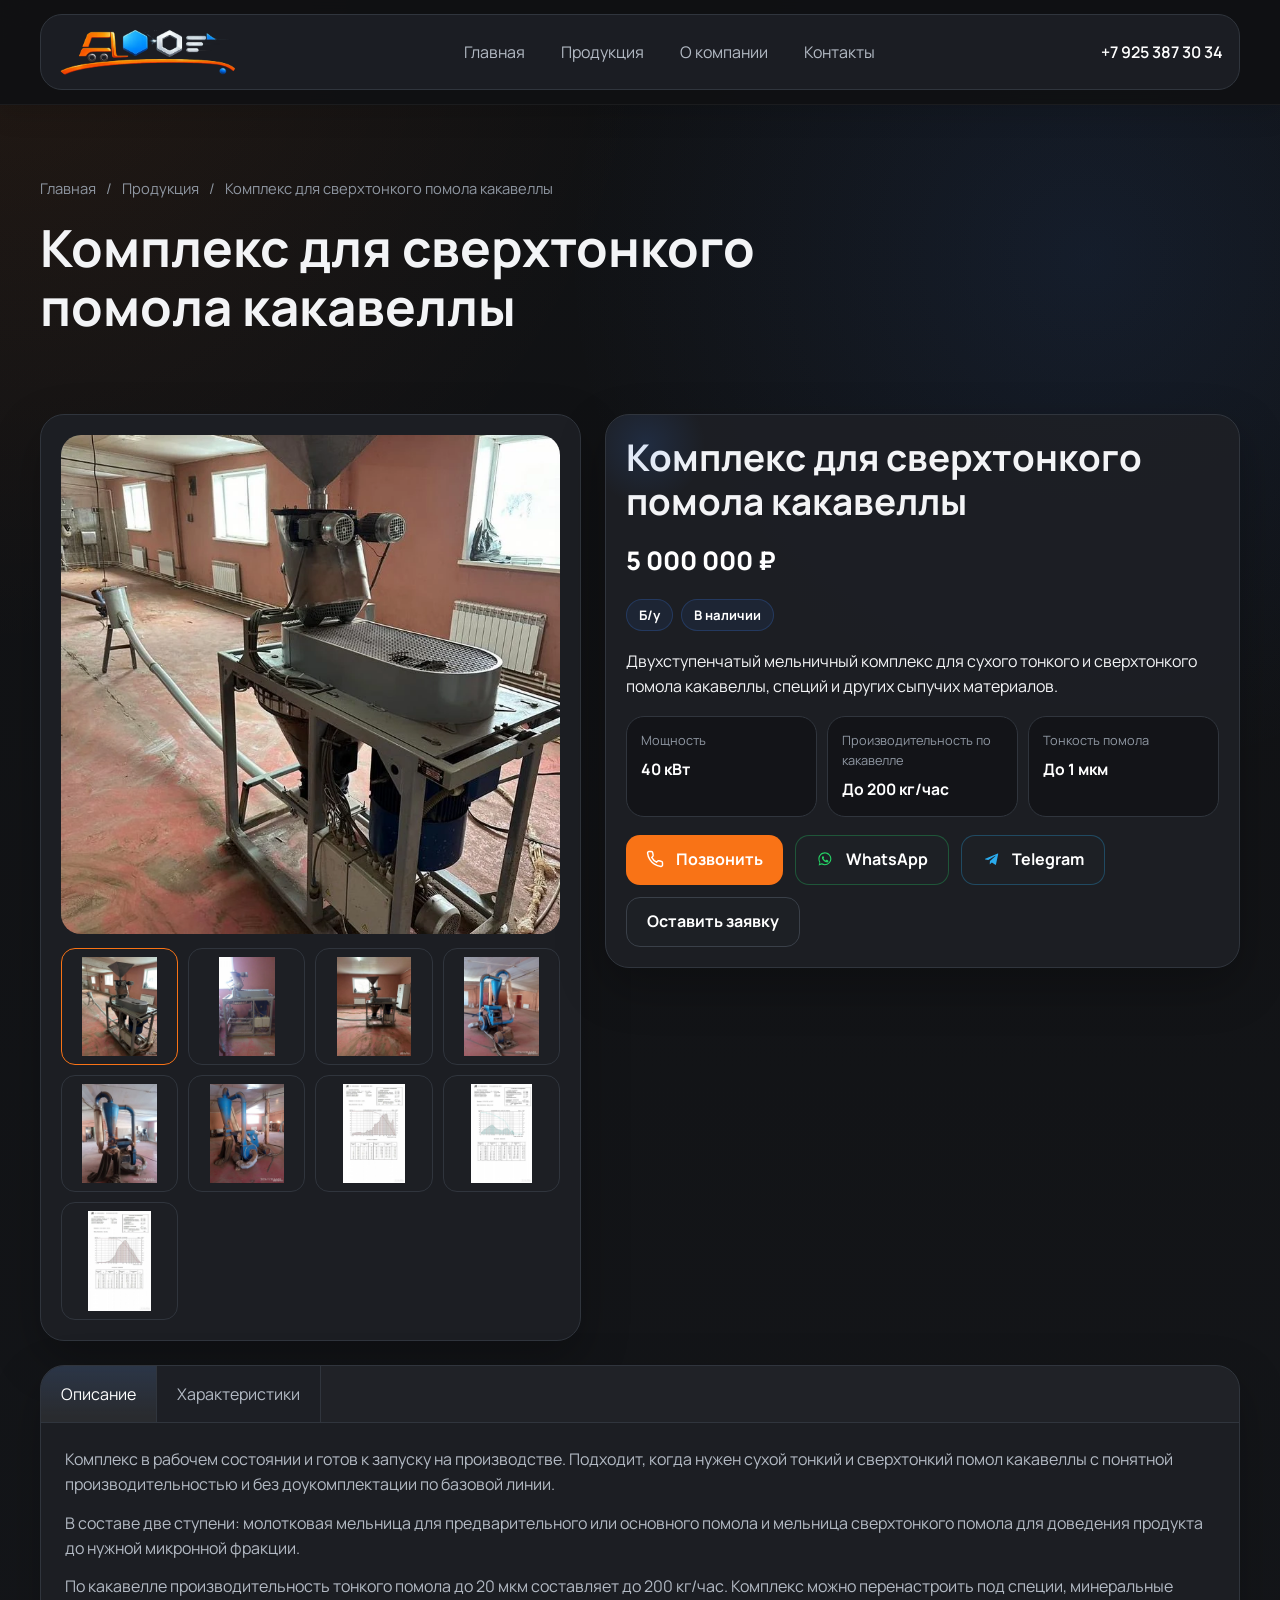
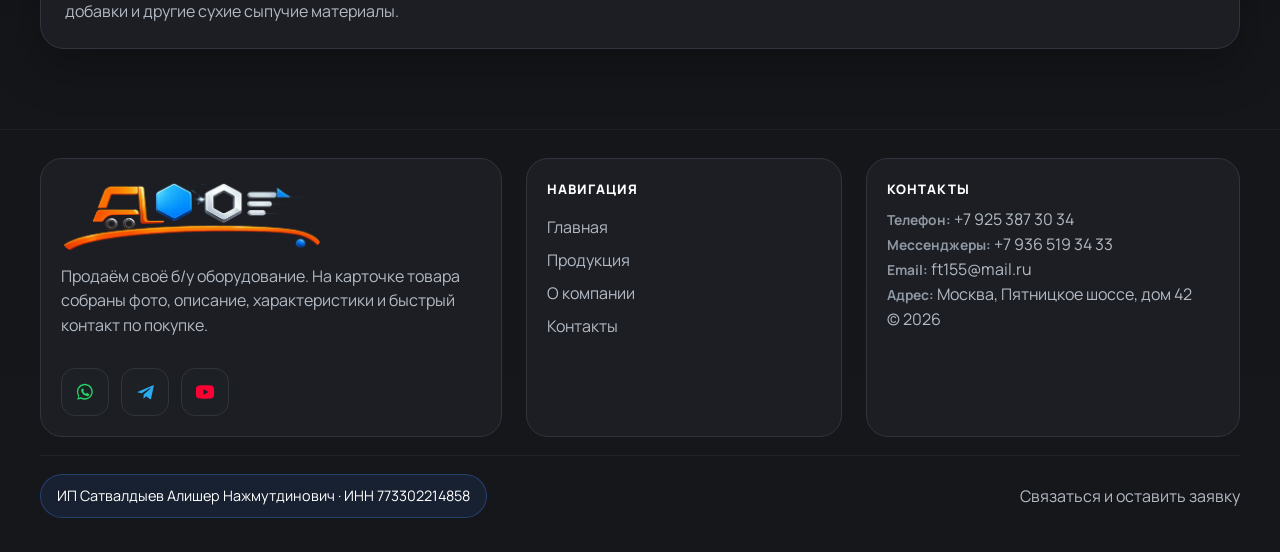
==== commit c7046eb5: "правка лого" ====
--- a/products.html
+++ b/products.html
@@ -3,8 +3,10 @@
 <head>
     <meta charset="UTF-8">
     <meta name="viewport" content="width=device-width, initial-scale=1.0">
-    <meta name="description" content="TECHPRO — страница товара с реальными фото, описанием, характеристиками и контактами по покупке.">
-    <title>TECHPRO | Товар</title>
+    <meta name="description" content="Страница товара с реальными фото, описанием, характеристиками и быстрым переходом к связи по покупке.">
+    <meta property="og:title" content="Карточка товара">
+    <meta property="og:description" content="Фото, описание, характеристики и цена по выбранной позиции. Быстрый переход к заявке и связи по покупке.">
+    <title>Карточка товара</title>
     <link rel="preconnect" href="https://fonts.googleapis.com">
     <link rel="preconnect" href="https://fonts.gstatic.com" crossorigin>
     <link href="https://fonts.googleapis.com/css2?family=Manrope:wght@400;500;600;700;800&display=swap" rel="stylesheet">
@@ -72,7 +74,7 @@
                 <p><strong>Мессенджеры:</strong> <a href="tel:+79365193433">+7 936 519 34 33</a></p>
                 <p><strong>Email:</strong> <a href="mailto:ft155@mail.ru">ft155@mail.ru</a></p>
                 <p><strong>Адрес:</strong> Москва, Пятницкое шоссе, дом 42</p>
-                <p>© <span id="currentYear"></span> TECHPRO</p>
+                <p>© <span id="currentYear"></span></p>
             </div>
         </div>
         <div class="container footer-bottom">
--- a/style.css
+++ b/style.css
@@ -836,7 +836,9 @@
 }
 
 .footer-logo {
-    max-height: 106px;
+    cursor: pointer;
+   max-width: 260px;
+    max-height: 92px;
 }
 
 .footer-links {
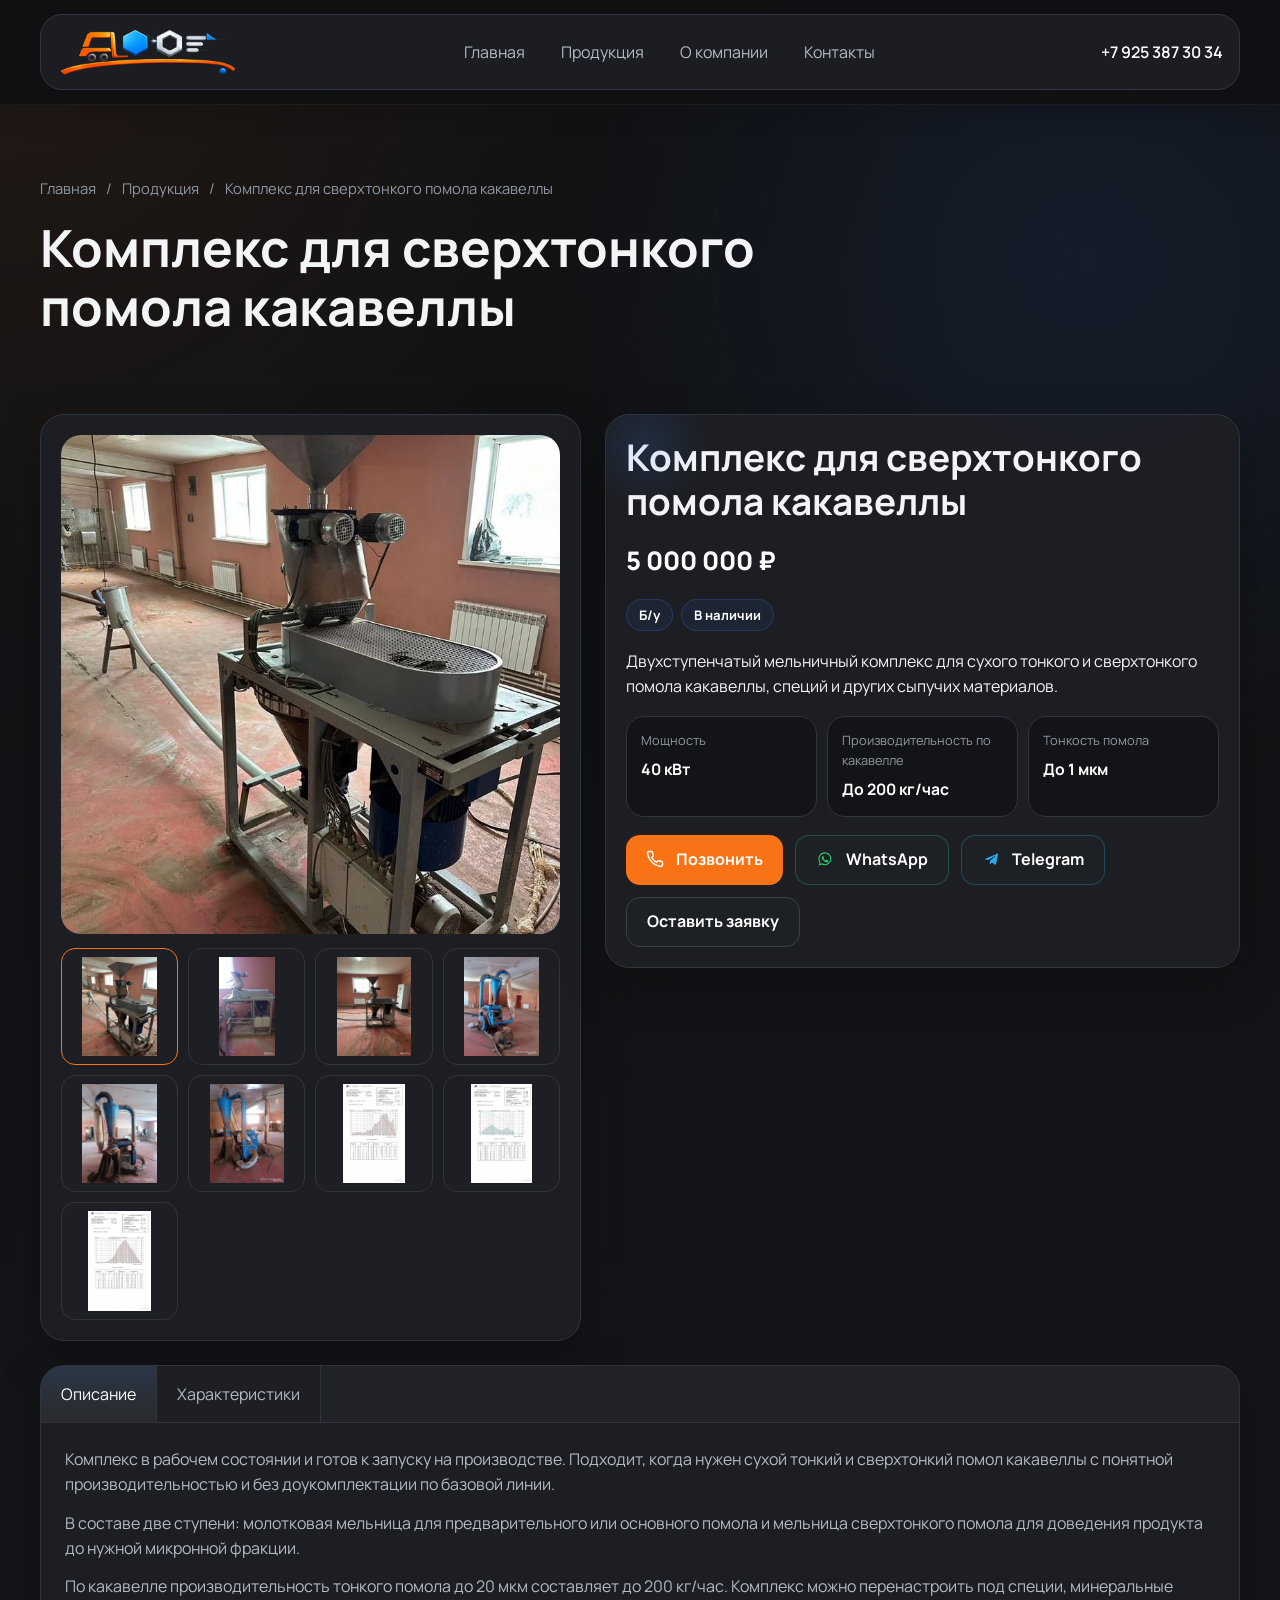
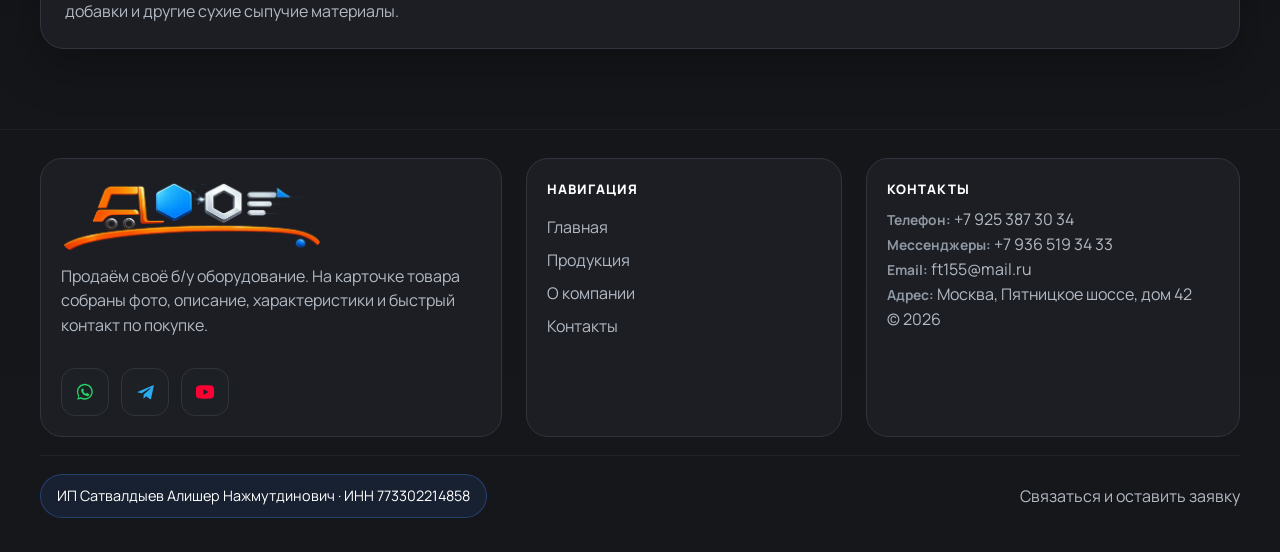
==== commit 34aefb96: "бургер меню фикс" ====
--- a/products.html
+++ b/products.html
@@ -21,6 +21,7 @@
             </a>
 
             <nav class="site-nav" id="siteNav">
+                <button class="menu-close" type="button" aria-label="Закрыть меню" data-close-menu>×</button>
                 <a href="index.html#top">Главная</a>
                 <a href="index.html#products">Продукция</a>
                 <a href="index.html#about">О компании</a>
--- a/style.css
+++ b/style.css
@@ -18,6 +18,7 @@
     --radius: 24px;
     --radius-sm: 18px;
     --container: min(1200px, calc(100vw - 32px));
+    --scrollbar-comp: 0px;
 }
 
 *,
@@ -29,6 +30,7 @@
 html {
     scroll-behavior: smooth;
     scroll-padding-top: 112px;
+    background: var(--bg);
 }
 
 html.menu-open,
@@ -90,6 +92,7 @@
     top: 0;
     z-index: 80;
     padding: 14px 0;
+    padding-right: var(--scrollbar-comp);
     background: rgba(16, 17, 19, 0.92);
     backdrop-filter: blur(14px);
     border-bottom: 1px solid rgba(255, 255, 255, 0.05);
@@ -163,6 +166,10 @@
 .site-nav a:hover {
     color: var(--white);
     background: rgba(255, 255, 255, 0.05);
+}
+
+.menu-close {
+    display: none;
 }
 
 .nav-button {
@@ -1331,6 +1338,24 @@
         font-weight: 700;
     }
 
+    .menu-close {
+        position: absolute;
+        top: 24px;
+        right: 24px;
+        z-index: 2;
+        display: inline-flex;
+        align-items: center;
+        justify-content: center;
+        width: 48px;
+        height: 48px;
+        border-radius: 16px;
+        border: 1px solid rgba(255, 255, 255, 0.12);
+        background: rgba(255, 255, 255, 0.04);
+        color: var(--white);
+        font-size: 2rem;
+        line-height: 1;
+    }
+
     .menu-toggle {
         display: block;
     }
@@ -1370,9 +1395,23 @@
 
 @media (max-width: 720px) {
     .product-grid,
-    .product-grid-catalog,
+    .product-grid-catalog {
+        grid-template-columns: 1fr;
+    }
+
     .thumb-row {
-        grid-template-columns: 1fr;
+        grid-template-columns: repeat(4, minmax(0, 1fr));
+        gap: 8px;
+        align-items: start;
+    }
+
+    .thumb-button {
+        padding: 6px;
+    }
+
+    .thumb-button img {
+        aspect-ratio: 1 / 1;
+        object-fit: cover;
     }
 
     .detail-highlights {
@@ -1381,7 +1420,7 @@
 
     .brand-logo {
         max-height: 74px;
-        max-width: 250px;
+        max-width: 150px;
     }
 
     .hero,
@@ -1426,13 +1465,24 @@
     }
 
     .media-modal {
-        padding: 16px;
+        padding: 8px;
+    }
+
+    .media-modal-dialog[data-mode="image"] {
+        width: calc(100vw - 16px);
+        max-width: none;
+        border-radius: 20px;
     }
 
     .media-modal-dialog[data-mode="image"] .media-modal-content {
         min-height: 0;
-        max-height: calc(100vh - 48px);
-        padding: 48px 54px 16px;
+        max-height: calc(100vh - 24px);
+        padding: 44px 44px 12px;
+    }
+
+    .media-modal-content img {
+        max-width: 100%;
+        max-height: calc(100vh - 96px);
     }
 
     .media-modal-nav {
@@ -1442,10 +1492,15 @@
     }
 
     .media-modal-prev {
-        left: 8px;
+        left: 6px;
     }
 
     .media-modal-next {
+        right: 6px;
+    }
+
+    .media-modal-close {
+        top: 8px;
         right: 8px;
     }
 
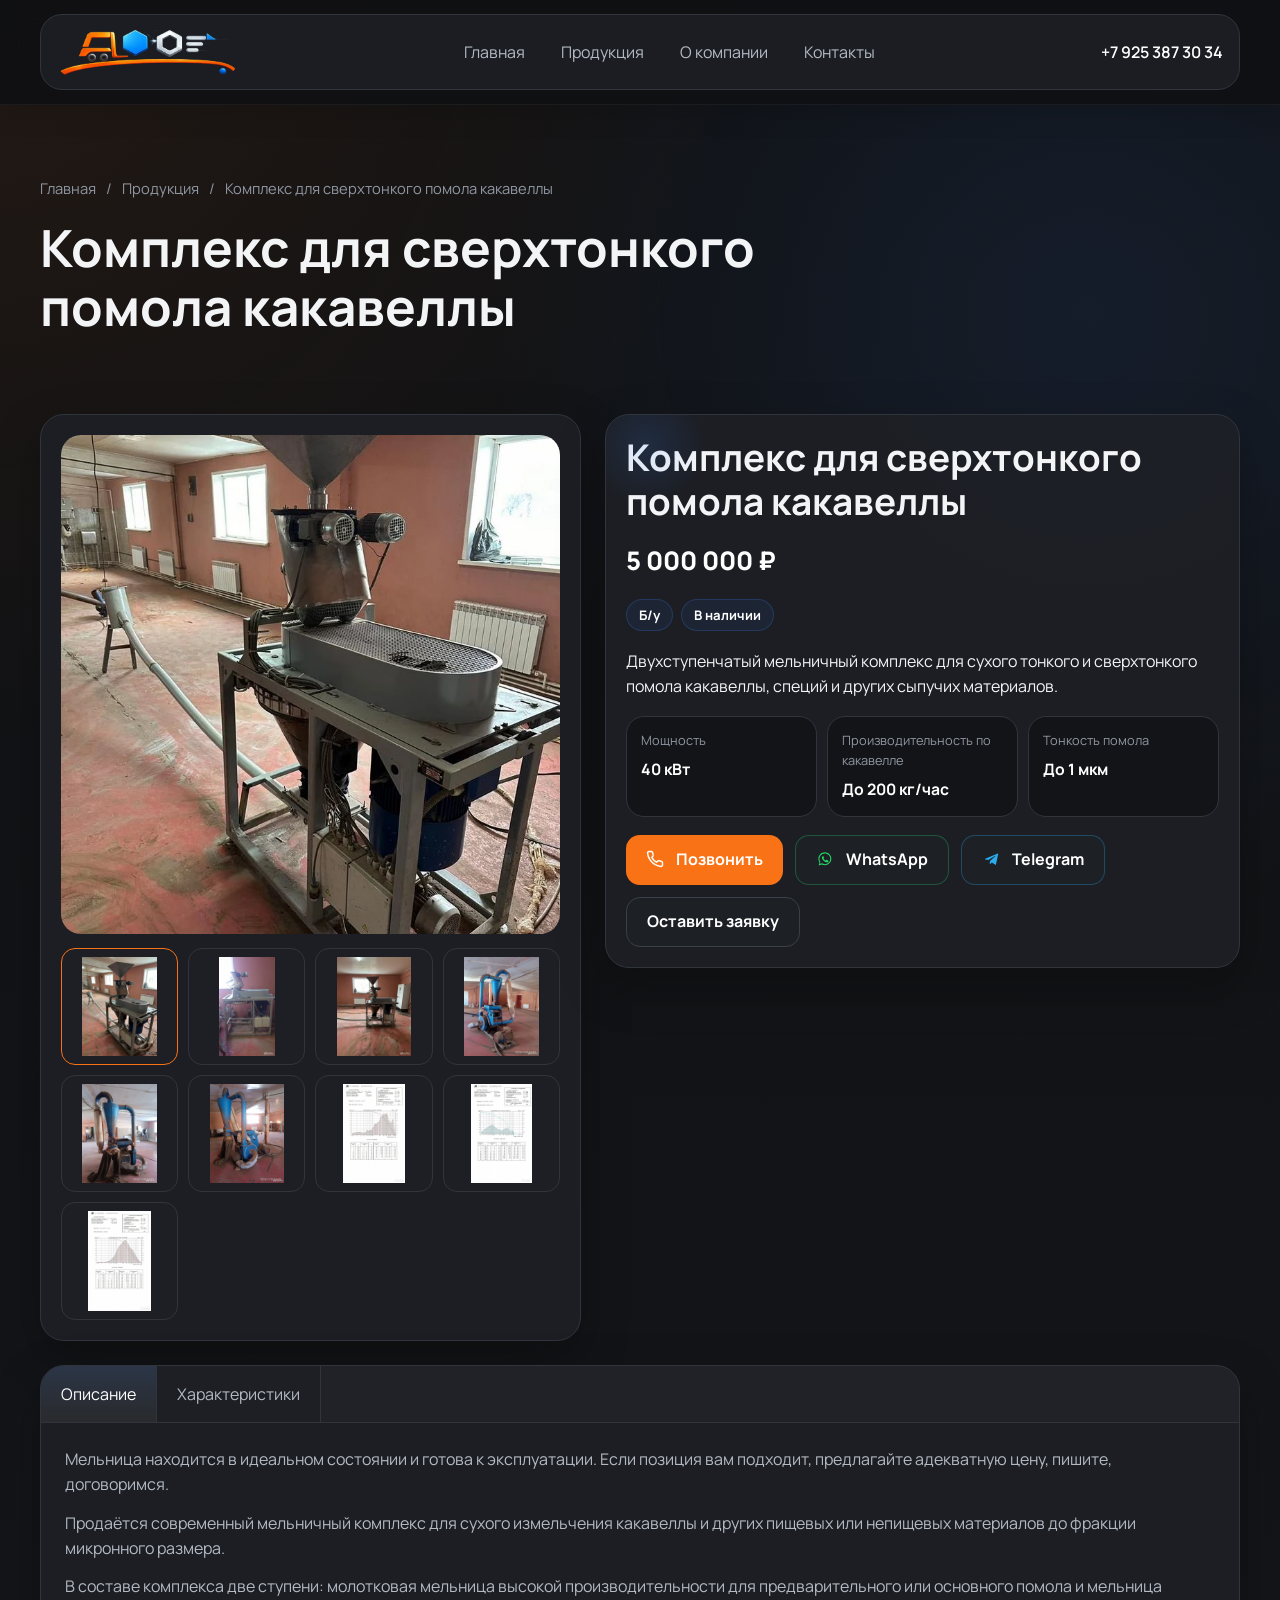
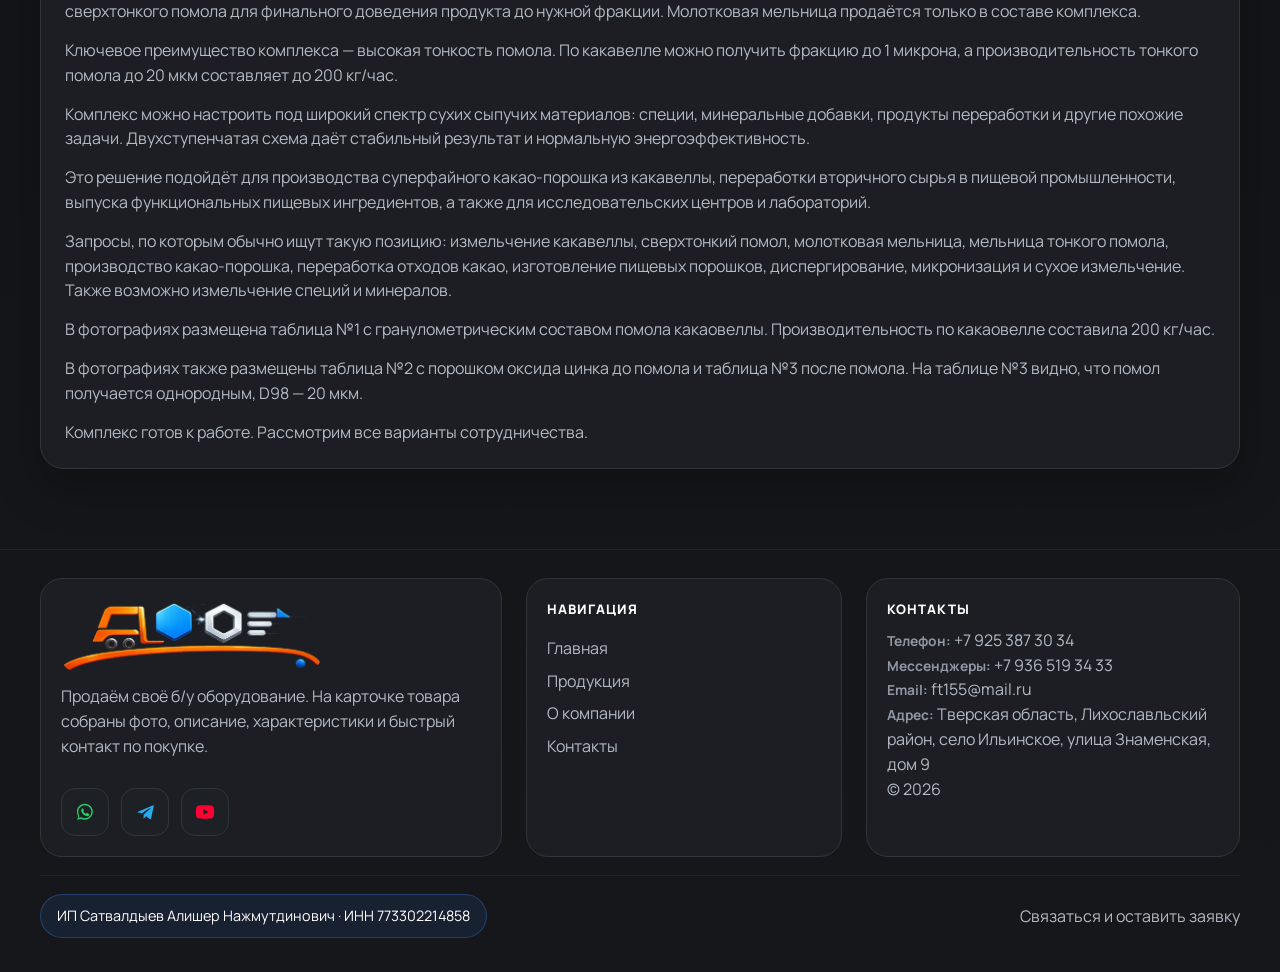
==== commit 06249360: "добавление новых товаров и правки от клиента" ====
--- a/products.html
+++ b/products.html
@@ -7,6 +7,7 @@
     <meta property="og:title" content="Карточка товара">
     <meta property="og:description" content="Фото, описание, характеристики и цена по выбранной позиции. Быстрый переход к заявке и связи по покупке.">
     <title>Карточка товара</title>
+    <link rel="stylesheet" href="./assets/products/favicon.png">
     <link rel="preconnect" href="https://fonts.googleapis.com">
     <link rel="preconnect" href="https://fonts.gstatic.com" crossorigin>
     <link href="https://fonts.googleapis.com/css2?family=Manrope:wght@400;500;600;700;800&display=swap" rel="stylesheet">
@@ -74,7 +75,7 @@
                 <p><strong>Телефон:</strong> <a href="tel:+79253873034">+7 925 387 30 34</a></p>
                 <p><strong>Мессенджеры:</strong> <a href="tel:+79365193433">+7 936 519 34 33</a></p>
                 <p><strong>Email:</strong> <a href="mailto:ft155@mail.ru">ft155@mail.ru</a></p>
-                <p><strong>Адрес:</strong> Москва, Пятницкое шоссе, дом 42</p>
+                <p><strong>Адрес:</strong> Тверская область, Лихославльский район, село Ильинское, улица Знаменская, дом 9</p>
                 <p>© <span id="currentYear"></span></p>
             </div>
         </div>
